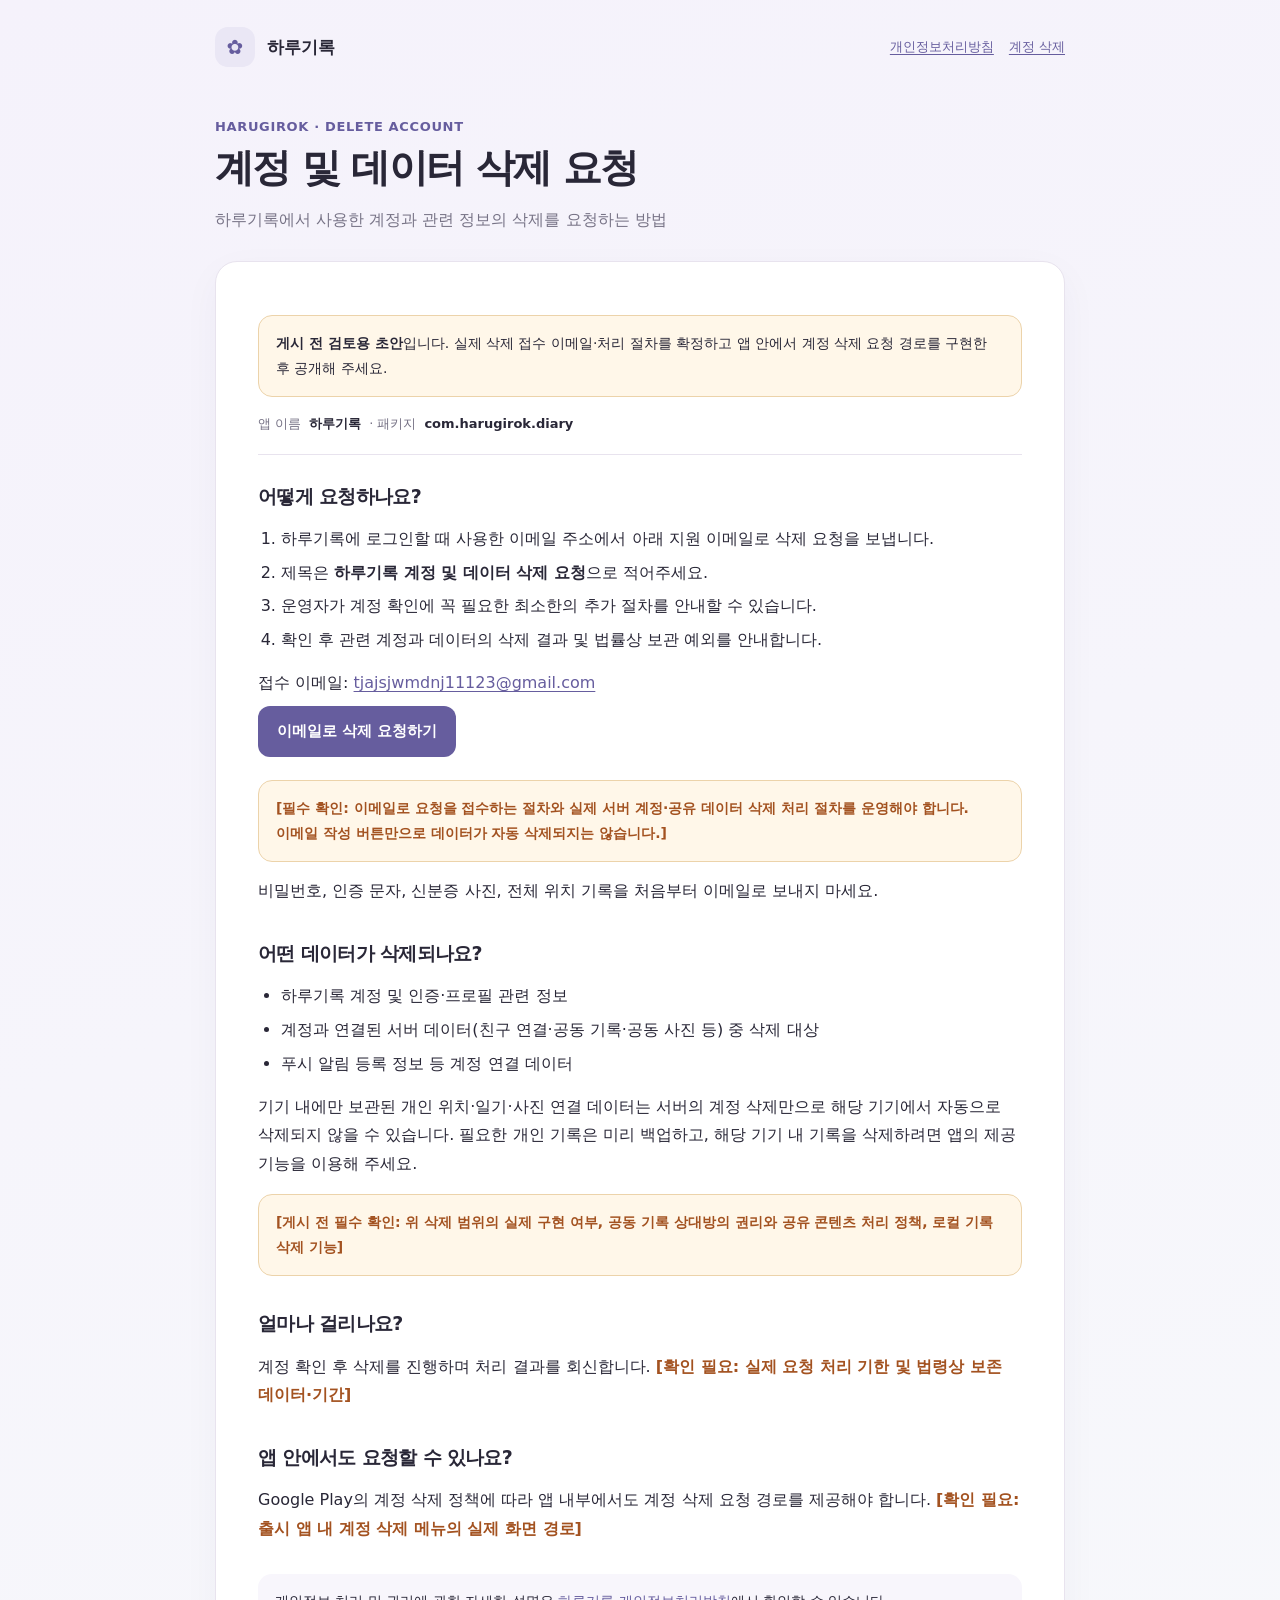
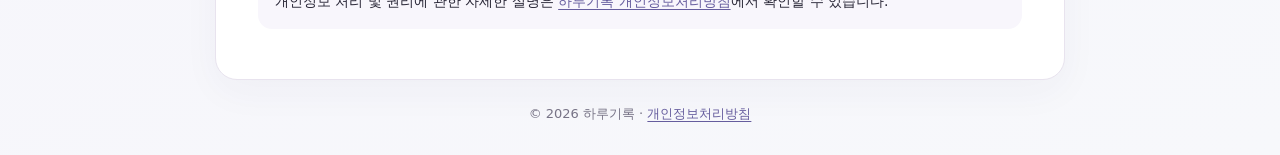
==== delete-account.html @ b2244f90 "Add files via upload" ====
<!doctype html><html lang="ko"><head><meta charset="utf-8"><meta name="viewport" content="width=device-width,initial-scale=1"><meta name="description" content="하루기록 계정 및 관련 데이터 삭제 요청 안내"><title>계정 및 데이터 삭제 요청 | 하루기록</title><link rel="stylesheet" href="style.css"></head><body><div class="wrap"><header class="top"><a class="brand" href="./"><span class="symbol">✿</span>하루기록</a><nav class="topnav"><a href="./">개인정보처리방침</a><a href="delete-account.html">계정 삭제</a></nav></header><div class="hero"><div class="eyebrow">HARUGIROK · DELETE ACCOUNT</div><h1>계정 및 데이터 삭제 요청</h1><p>하루기록에서 사용한 계정과 관련 정보의 삭제를 요청하는 방법</p></div><main class="paper"><div class="draft"><b>게시 전 검토용 초안</b>입니다. 실제 삭제 접수 이메일·처리 절차를 확정하고 앱 안에서 계정 삭제 요청 경로를 구현한 후 공개해 주세요.</div><div class="info">앱 이름 <b>하루기록</b> · 패키지 <b>com.harugirok.diary</b></div><section><h2>어떻게 요청하나요?</h2><ol><li>하루기록에 로그인할 때 사용한 이메일 주소에서 아래 지원 이메일로 삭제 요청을 보냅니다.</li><li>제목은 <strong>하루기록 계정 및 데이터 삭제 요청</strong>으로 적어주세요.</li><li>운영자가 계정 확인에 꼭 필요한 최소한의 추가 절차를 안내할 수 있습니다.</li><li>확인 후 관련 계정과 데이터의 삭제 결과 및 법률상 보관 예외를 안내합니다.</li></ol><p>접수 이메일: <a href="mailto:tjajsjwmdnj11123@gmail.com">tjajsjwmdnj11123@gmail.com</a><br><a class="action" href="mailto:tjajsjwmdnj11123@gmail.com?subject=%ED%95%98%EB%A3%A8%EA%B8%B0%EB%A1%9D%20%EA%B3%84%EC%A0%95%20%EB%B0%8F%20%EB%8D%B0%EC%9D%B4%ED%84%B0%20%EC%82%AD%EC%A0%9C%20%EC%9A%94%EC%B2%AD">이메일로 삭제 요청하기</a></p><div class="draft"><span class="placeholder">[필수 확인: 이메일로 요청을 접수하는 절차와 실제 서버 계정·공유 데이터 삭제 처리 절차를 운영해야 합니다. 이메일 작성 버튼만으로 데이터가 자동 삭제되지는 않습니다.]</span></div><p>비밀번호, 인증 문자, 신분증 사진, 전체 위치 기록을 처음부터 이메일로 보내지 마세요.</p></section><section><h2>어떤 데이터가 삭제되나요?</h2><ul><li>하루기록 계정 및 인증·프로필 관련 정보</li><li>계정과 연결된 서버 데이터(친구 연결·공동 기록·공동 사진 등) 중 삭제 대상</li><li>푸시 알림 등록 정보 등 계정 연결 데이터</li></ul><p>기기 내에만 보관된 개인 위치·일기·사진 연결 데이터는 서버의 계정 삭제만으로 해당 기기에서 자동으로 삭제되지 않을 수 있습니다. 필요한 개인 기록은 미리 백업하고, 해당 기기 내 기록을 삭제하려면 앱의 제공 기능을 이용해 주세요.</p><div class="draft"><span class="placeholder">[게시 전 필수 확인: 위 삭제 범위의 실제 구현 여부, 공동 기록 상대방의 권리와 공유 콘텐츠 처리 정책, 로컬 기록 삭제 기능]</span></div></section><section><h2>얼마나 걸리나요?</h2><p>계정 확인 후 삭제를 진행하며 처리 결과를 회신합니다. <span class="placeholder">[확인 필요: 실제 요청 처리 기한 및 법령상 보존 데이터·기간]</span></p></section><section><h2>앱 안에서도 요청할 수 있나요?</h2><p>Google Play의 계정 삭제 정책에 따라 앱 내부에서도 계정 삭제 요청 경로를 제공해야 합니다. <span class="placeholder">[확인 필요: 출시 앱 내 계정 삭제 메뉴의 실제 화면 경로]</span></p></section><p class="note">개인정보 처리 및 권리에 관한 자세한 설명은 <a href="./">하루기록 개인정보처리방침</a>에서 확인할 수 있습니다.</p></main><footer class="footer">© 2026 하루기록 · <a href="./">개인정보처리방침</a></footer></div></body></html>
---- style.css ----
:root{color-scheme:light;--bg:#f4f2fb;--surface:#fff;--ink:#292737;--muted:#777386;--accent:#665d9e;--edge:#e8e3ee;--soft:#f8f6fc;--alert:#fff7e9}*{box-sizing:border-box}html{scroll-behavior:smooth}body{margin:0;background:linear-gradient(160deg,#f5f2fb,#f7f8fb);font:16px/1.8 system-ui,-apple-system,"Apple SD Gothic Neo","Malgun Gothic",sans-serif;color:var(--ink);word-break:keep-all}a{color:var(--accent);text-underline-offset:3px}a:hover{text-decoration-thickness:2px}.wrap{width:min(850px,calc(100% - 36px));margin:0 auto}.top{display:flex;align-items:center;justify-content:space-between;padding:27px 0 12px;gap:12px}.brand{display:flex;align-items:center;gap:12px;text-decoration:none;font-weight:750;color:var(--ink);font-size:17px}.symbol{display:grid;place-items:center;width:40px;height:40px;border-radius:13px;background:#eae7f5;color:var(--accent);font-size:20px}.topnav{font-size:13px;color:var(--muted);display:flex;gap:15px}.hero{padding:36px 0 26px}.eyebrow{font-size:13px;letter-spacing:.05em;font-weight:700;color:var(--accent);margin-bottom:5px}.hero h1{font-size:clamp(27px,5vw,39px);margin:0 0 12px;line-height:1.3;letter-spacing:-.04em}.hero p{color:var(--muted);margin:0}.paper{background:var(--surface);border:1px solid var(--edge);border-radius:22px;box-shadow:0 12px 38px #33335d0a;padding:38px 42px;margin-bottom:22px}.info{display:flex;align-items:baseline;gap:8px;flex-wrap:wrap;color:var(--muted);font-size:13px;border-bottom:1px solid var(--edge);padding-bottom:18px;margin-bottom:18px}.info b{color:var(--ink)}section{margin:24px 0 30px}section h2{margin:0 0 12px;font-size:19px;letter-spacing:-.035em}section h3{font-size:16px;margin:14px 0 5px}p{margin:7px 0 12px}ul,ol{padding-left:23px;margin:7px 0 14px}li{margin:5px 0}table{border-collapse:collapse;width:100%;font-size:14px;margin:15px 0 18px}th,td{border-bottom:1px solid var(--edge);padding:11px 9px;text-align:left;vertical-align:top}th{background:var(--soft)}.note{background:var(--soft);border-radius:14px;padding:15px 17px;font-size:14px}.draft{background:var(--alert);border:1px solid #ecd3aa;border-radius:14px;padding:15px 17px;font-size:14px;margin:15px 0}.placeholder{color:#a35220;font-weight:700}.action{display:inline-block;background:var(--accent);color:#fff;padding:12px 19px;border-radius:12px;text-decoration:none;font-size:15px;font-weight:700;margin:8px 0}.action:hover{background:#504782}.secondary{display:inline-block;color:var(--accent);padding:12px 0;font-weight:650}.footer{text-align:center;color:var(--muted);font-size:13px;padding:0 0 30px}@media(max-width:600px){.paper{padding:24px 20px;border-radius:18px}.hero{padding:27px 0 20px}.topnav{gap:10px;font-size:12px}table{font-size:13px}th,td{padding:8px 6px}}
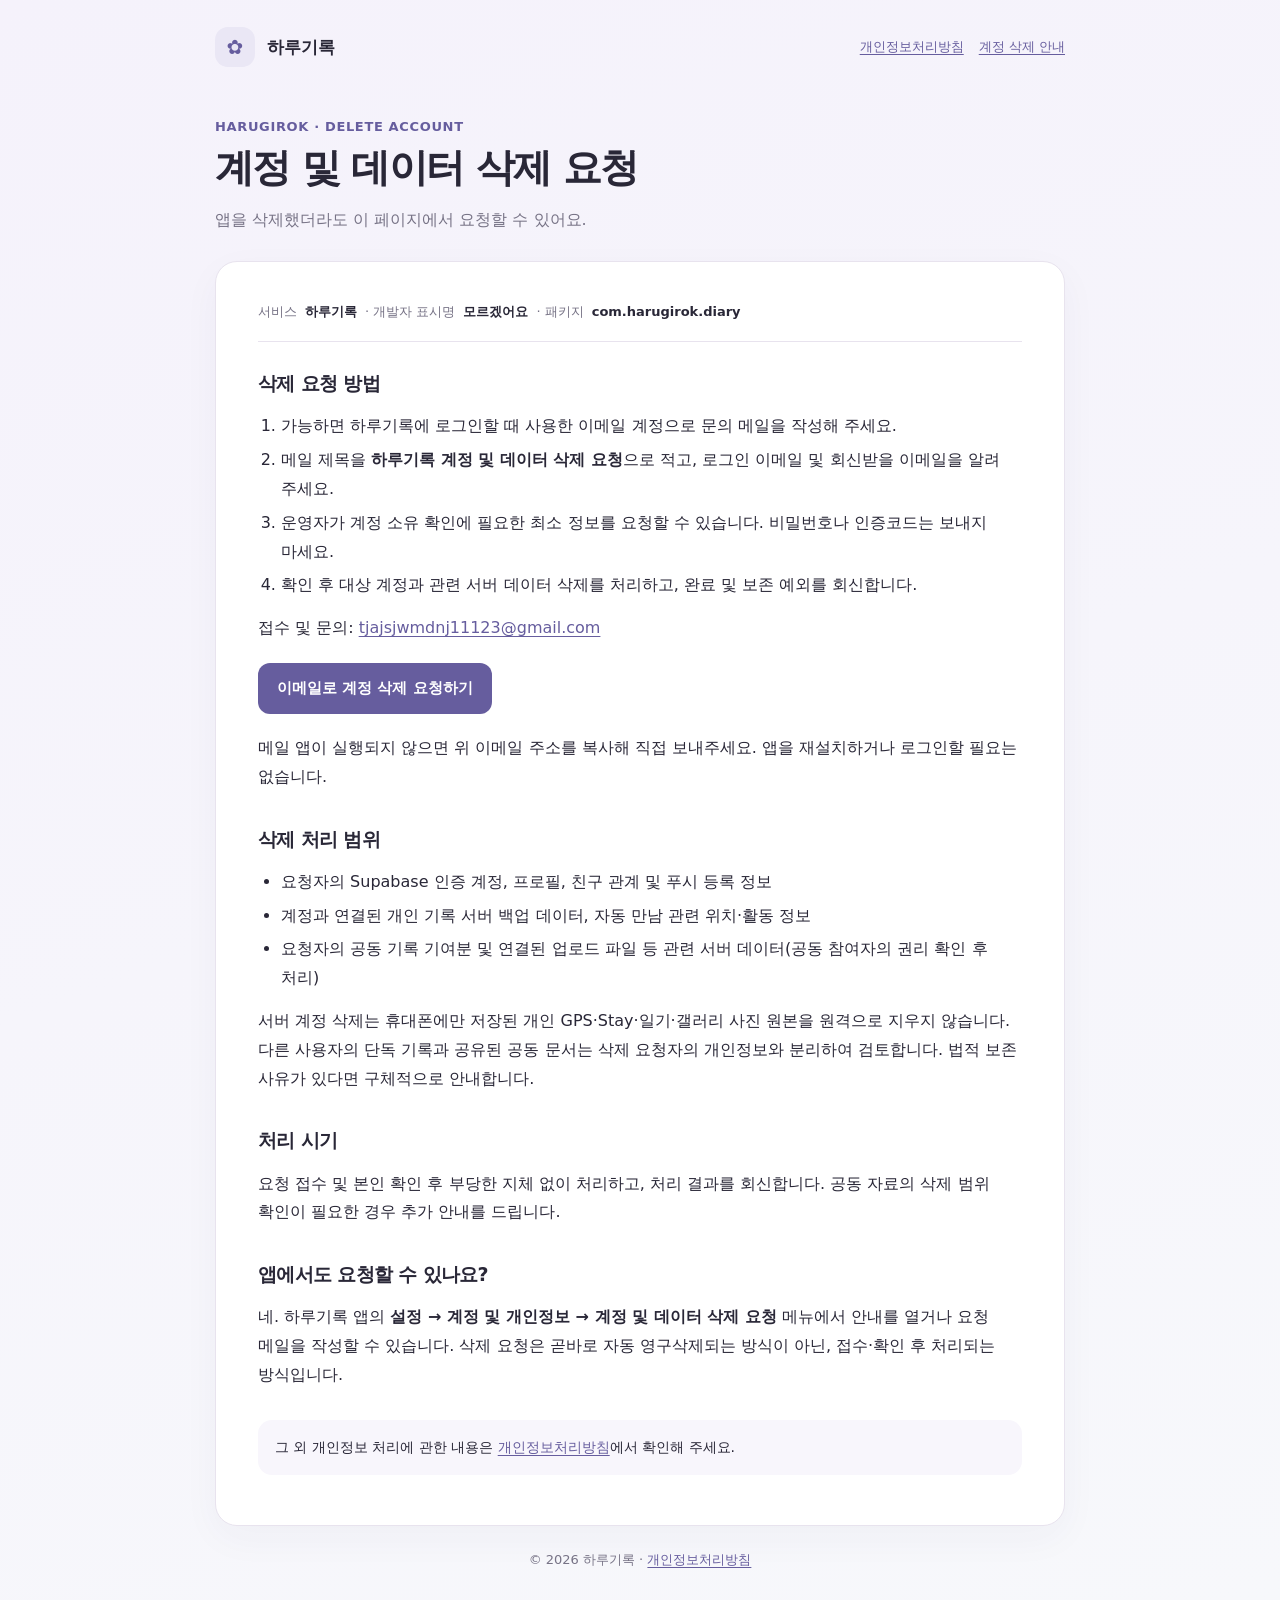
==== commit 5c55bff7: "Add files via upload" ====
--- a/delete-account.html
+++ b/delete-account.html
@@ -1 +1,27 @@
-<!doctype html><html lang="ko"><head><meta charset="utf-8"><meta name="viewport" content="width=device-width,initial-scale=1"><meta name="description" content="하루기록 계정 및 관련 데이터 삭제 요청 안내"><title>계정 및 데이터 삭제 요청 | 하루기록</title><link rel="stylesheet" href="style.css"></head><body><div class="wrap"><header class="top"><a class="brand" href="./"><span class="symbol">✿</span>하루기록</a><nav class="topnav"><a href="./">개인정보처리방침</a><a href="delete-account.html">계정 삭제</a></nav></header><div class="hero"><div class="eyebrow">HARUGIROK · DELETE ACCOUNT</div><h1>계정 및 데이터 삭제 요청</h1><p>하루기록에서 사용한 계정과 관련 정보의 삭제를 요청하는 방법</p></div><main class="paper"><div class="draft"><b>게시 전 검토용 초안</b>입니다. 실제 삭제 접수 이메일·처리 절차를 확정하고 앱 안에서 계정 삭제 요청 경로를 구현한 후 공개해 주세요.</div><div class="info">앱 이름 <b>하루기록</b> · 패키지 <b>com.harugirok.diary</b></div><section><h2>어떻게 요청하나요?</h2><ol><li>하루기록에 로그인할 때 사용한 이메일 주소에서 아래 지원 이메일로 삭제 요청을 보냅니다.</li><li>제목은 <strong>하루기록 계정 및 데이터 삭제 요청</strong>으로 적어주세요.</li><li>운영자가 계정 확인에 꼭 필요한 최소한의 추가 절차를 안내할 수 있습니다.</li><li>확인 후 관련 계정과 데이터의 삭제 결과 및 법률상 보관 예외를 안내합니다.</li></ol><p>접수 이메일: <a href="mailto:tjajsjwmdnj11123@gmail.com">tjajsjwmdnj11123@gmail.com</a><br><a class="action" href="mailto:tjajsjwmdnj11123@gmail.com?subject=%ED%95%98%EB%A3%A8%EA%B8%B0%EB%A1%9D%20%EA%B3%84%EC%A0%95%20%EB%B0%8F%20%EB%8D%B0%EC%9D%B4%ED%84%B0%20%EC%82%AD%EC%A0%9C%20%EC%9A%94%EC%B2%AD">이메일로 삭제 요청하기</a></p><div class="draft"><span class="placeholder">[필수 확인: 이메일로 요청을 접수하는 절차와 실제 서버 계정·공유 데이터 삭제 처리 절차를 운영해야 합니다. 이메일 작성 버튼만으로 데이터가 자동 삭제되지는 않습니다.]</span></div><p>비밀번호, 인증 문자, 신분증 사진, 전체 위치 기록을 처음부터 이메일로 보내지 마세요.</p></section><section><h2>어떤 데이터가 삭제되나요?</h2><ul><li>하루기록 계정 및 인증·프로필 관련 정보</li><li>계정과 연결된 서버 데이터(친구 연결·공동 기록·공동 사진 등) 중 삭제 대상</li><li>푸시 알림 등록 정보 등 계정 연결 데이터</li></ul><p>기기 내에만 보관된 개인 위치·일기·사진 연결 데이터는 서버의 계정 삭제만으로 해당 기기에서 자동으로 삭제되지 않을 수 있습니다. 필요한 개인 기록은 미리 백업하고, 해당 기기 내 기록을 삭제하려면 앱의 제공 기능을 이용해 주세요.</p><div class="draft"><span class="placeholder">[게시 전 필수 확인: 위 삭제 범위의 실제 구현 여부, 공동 기록 상대방의 권리와 공유 콘텐츠 처리 정책, 로컬 기록 삭제 기능]</span></div></section><section><h2>얼마나 걸리나요?</h2><p>계정 확인 후 삭제를 진행하며 처리 결과를 회신합니다. <span class="placeholder">[확인 필요: 실제 요청 처리 기한 및 법령상 보존 데이터·기간]</span></p></section><section><h2>앱 안에서도 요청할 수 있나요?</h2><p>Google Play의 계정 삭제 정책에 따라 앱 내부에서도 계정 삭제 요청 경로를 제공해야 합니다. <span class="placeholder">[확인 필요: 출시 앱 내 계정 삭제 메뉴의 실제 화면 경로]</span></p></section><p class="note">개인정보 처리 및 권리에 관한 자세한 설명은 <a href="./">하루기록 개인정보처리방침</a>에서 확인할 수 있습니다.</p></main><footer class="footer">© 2026 하루기록 · <a href="./">개인정보처리방침</a></footer></div></body></html>
+<!doctype html>
+<html lang="ko"><head><meta charset="utf-8"><meta name="viewport" content="width=device-width,initial-scale=1"><meta name="robots" content="index,follow"><meta name="description" content="하루기록 계정 및 데이터 삭제 요청"><title>계정 및 데이터 삭제 요청 | 하루기록</title><link rel="stylesheet" href="style.css"></head>
+<body><div class="wrap">
+<header class="top"><a class="brand" href="./"><span class="symbol">✿</span>하루기록</a><nav class="topnav"><a href="./">개인정보처리방침</a><a href="delete-account.html">계정 삭제 안내</a></nav></header>
+<div class="hero"><div class="eyebrow">HARUGIROK · DELETE ACCOUNT</div><h1>계정 및 데이터 삭제 요청</h1><p>앱을 삭제했더라도 이 페이지에서 요청할 수 있어요.</p></div>
+<main class="paper">
+<div class="info">서비스 <b>하루기록</b> · 개발자 표시명 <b>모르겠어요</b> · 패키지 <b>com.harugirok.diary</b></div>
+<section><h2>삭제 요청 방법</h2><ol>
+<li>가능하면 하루기록에 로그인할 때 사용한 이메일 계정으로 문의 메일을 작성해 주세요.</li>
+<li>메일 제목을 <strong>하루기록 계정 및 데이터 삭제 요청</strong>으로 적고, 로그인 이메일 및 회신받을 이메일을 알려 주세요.</li>
+<li>운영자가 계정 소유 확인에 필요한 최소 정보를 요청할 수 있습니다. 비밀번호나 인증코드는 보내지 마세요.</li>
+<li>확인 후 대상 계정과 관련 서버 데이터 삭제를 처리하고, 완료 및 보존 예외를 회신합니다.</li>
+</ol>
+<p>접수 및 문의: <a href="mailto:tjajsjwmdnj11123@gmail.com">tjajsjwmdnj11123@gmail.com</a></p>
+<p><a class="action" href="mailto:tjajsjwmdnj11123@gmail.com?subject=%ED%95%98%EB%A3%A8%EA%B8%B0%EB%A1%9D%20%EA%B3%84%EC%A0%95%20%EB%B0%8F%20%EB%8D%B0%EC%9D%B4%ED%84%B0%20%EC%82%AD%EC%A0%9C%20%EC%9A%94%EC%B2%AD">이메일로 계정 삭제 요청하기</a></p>
+<p>메일 앱이 실행되지 않으면 위 이메일 주소를 복사해 직접 보내주세요. 앱을 재설치하거나 로그인할 필요는 없습니다.</p></section>
+<section><h2>삭제 처리 범위</h2><ul>
+<li>요청자의 Supabase 인증 계정, 프로필, 친구 관계 및 푸시 등록 정보</li>
+<li>계정과 연결된 개인 기록 서버 백업 데이터, 자동 만남 관련 위치·활동 정보</li>
+<li>요청자의 공동 기록 기여분 및 연결된 업로드 파일 등 관련 서버 데이터(공동 참여자의 권리 확인 후 처리)</li>
+</ul>
+<p>서버 계정 삭제는 휴대폰에만 저장된 개인 GPS·Stay·일기·갤러리 사진 원본을 원격으로 지우지 않습니다. 다른 사용자의 단독 기록과 공유된 공동 문서는 삭제 요청자의 개인정보와 분리하여 검토합니다. 법적 보존 사유가 있다면 구체적으로 안내합니다.</p></section>
+<section><h2>처리 시기</h2><p>요청 접수 및 본인 확인 후 부당한 지체 없이 처리하고, 처리 결과를 회신합니다. 공동 자료의 삭제 범위 확인이 필요한 경우 추가 안내를 드립니다.</p></section>
+<section><h2>앱에서도 요청할 수 있나요?</h2><p>네. 하루기록 앱의 <strong>설정 → 계정 및 개인정보 → 계정 및 데이터 삭제 요청</strong> 메뉴에서 안내를 열거나 요청 메일을 작성할 수 있습니다. 삭제 요청은 곧바로 자동 영구삭제되는 방식이 아닌, 접수·확인 후 처리되는 방식입니다.</p></section>
+<p class="note">그 외 개인정보 처리에 관한 내용은 <a href="./">개인정보처리방침</a>에서 확인해 주세요.</p>
+</main><footer class="footer">© 2026 하루기록 · <a href="./">개인정보처리방침</a></footer>
+</div></body></html>
